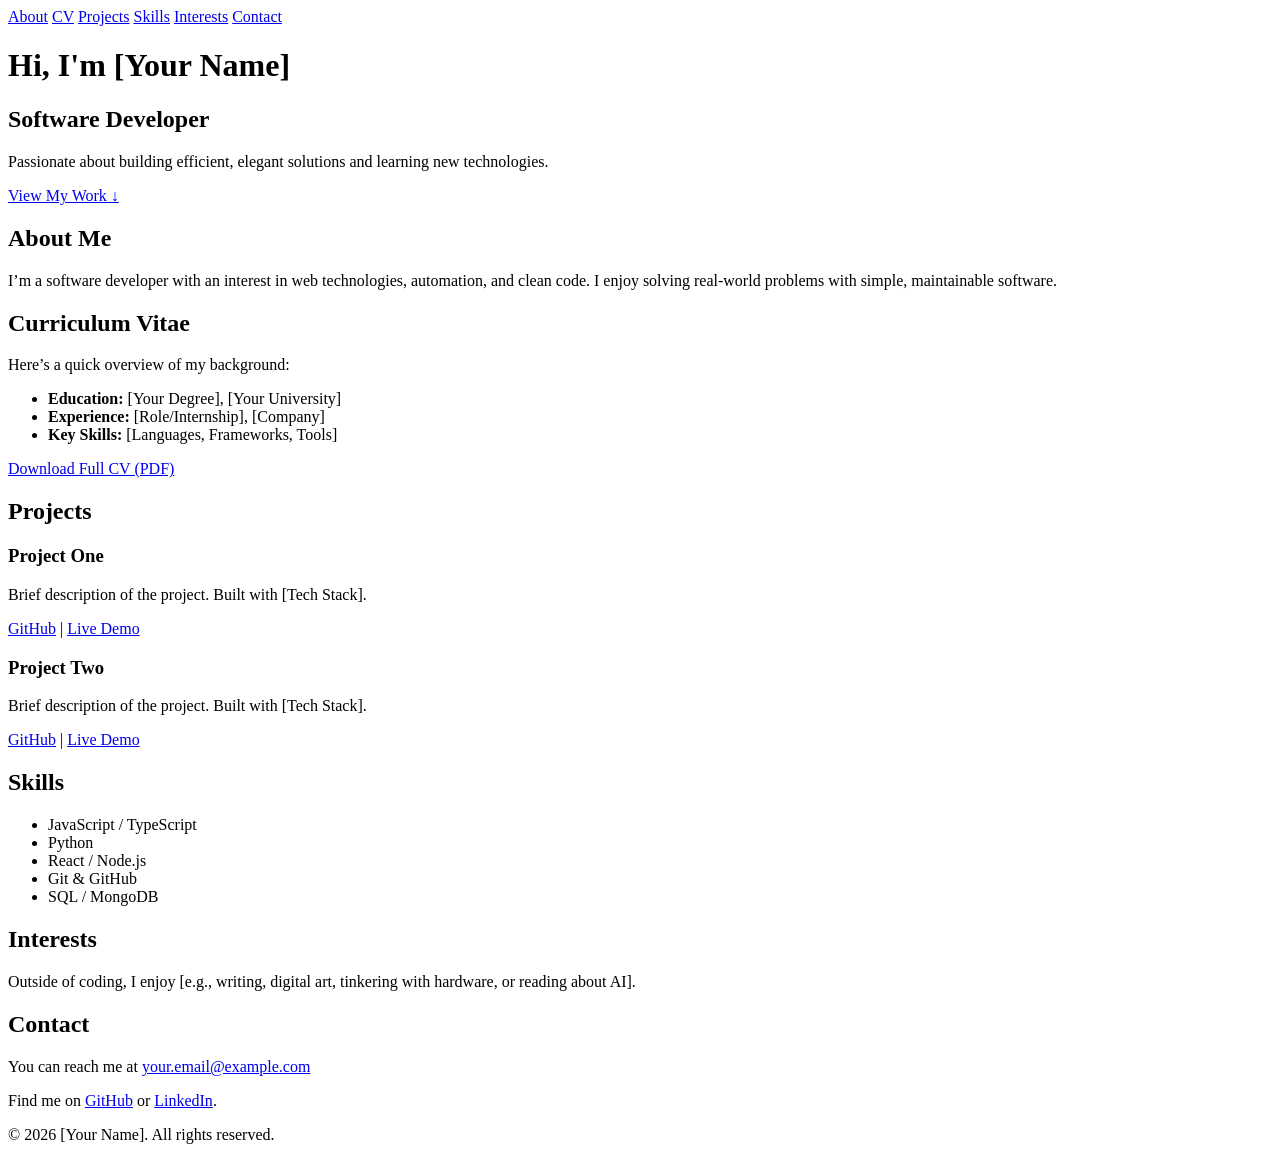
==== index.html @ ef78746a "Added initial template, created by ChatGPT" ====
<!DOCTYPE html>
<html lang="en">
<head>
  <meta charset="UTF-8" />
  <meta name="viewport" content="width=device-width, initial-scale=1.0" />
  <meta name="description" content="Portfolio of [Your Name] — Software Developer." />
  <title>[Your Name] | Software Developer</title>
  
  <!-- Optional: link a CSS file or Tailwind CDN -->
  <link rel="stylesheet" href="styles.css" />

</head>

<body>

  <!-- Navigation -->
  <nav>
    <a href="#about">About</a>
    <a href="#cv">CV</a>
    <a href="#projects">Projects</a>
    <a href="#skills">Skills</a>
    <a href="#interests">Interests</a>
    <a href="#contact">Contact</a>
  </nav>

  <!-- Hero / Intro Section -->
  <header id="home">
    <h1>Hi, I'm [Your Name]</h1>
    <h2>Software Developer</h2>
    <p>Passionate about building efficient, elegant solutions and learning new technologies.</p>
    <p><a href="#projects">View My Work ↓</a></p>
  </header>

  <!-- About Section -->
  <section id="about">
    <h2>About Me</h2>
    <p>I’m a software developer with an interest in web technologies, automation, and clean code. I enjoy solving real-world problems with simple, maintainable software.</p>
  </section>

  <!-- CV Section -->
  <section id="cv">
    <h2>Curriculum Vitae</h2>
    <p>Here’s a quick overview of my background:</p>
    <ul>
      <li><strong>Education:</strong> [Your Degree], [Your University]</li>
      <li><strong>Experience:</strong> [Role/Internship], [Company]</li>
      <li><strong>Key Skills:</strong> [Languages, Frameworks, Tools]</li>
    </ul>
    <p><a href="cv.pdf" target="_blank">Download Full CV (PDF)</a></p>
  </section>

  <!-- Projects Section -->
  <section id="projects">
    <h2>Projects</h2>
    <div>
      <h3>Project One</h3>
      <p>Brief description of the project. Built with [Tech Stack].</p>
      <p><a href="#">GitHub</a> | <a href="#">Live Demo</a></p>
    </div>
    <div>
      <h3>Project Two</h3>
      <p>Brief description of the project. Built with [Tech Stack].</p>
      <p><a href="#">GitHub</a> | <a href="#">Live Demo</a></p>
    </div>
  </section>

  <!-- Skills Section -->
  <section id="skills">
    <h2>Skills</h2>
    <ul>
      <li>JavaScript / TypeScript</li>
      <li>Python</li>
      <li>React / Node.js</li>
      <li>Git & GitHub</li>
      <li>SQL / MongoDB</li>
    </ul>
  </section>

  <!-- Interests Section -->
  <section id="interests">
    <h2>Interests</h2>
    <p>Outside of coding, I enjoy [e.g., writing, digital art, tinkering with hardware, or reading about AI].</p>
  </section>

  <!-- Contact Section -->
  <section id="contact">
    <h2>Contact</h2>
    <p>You can reach me at <a href="mailto:your.email@example.com">your.email@example.com</a></p>
    <p>Find me on <a href="https://github.com/yourusername">GitHub</a> or <a href="https://linkedin.com/in/yourusername">LinkedIn</a>.</p>
  </section>

  <!-- Footer -->
  <footer>
    <p>© <span id="year"></span> [Your Name]. All rights reserved.</p>
  </footer>

  <script>
    // Auto-update year in footer
    document.getElementById('year').textContent = new Date().getFullYear();
  </script>

</body>
</html>
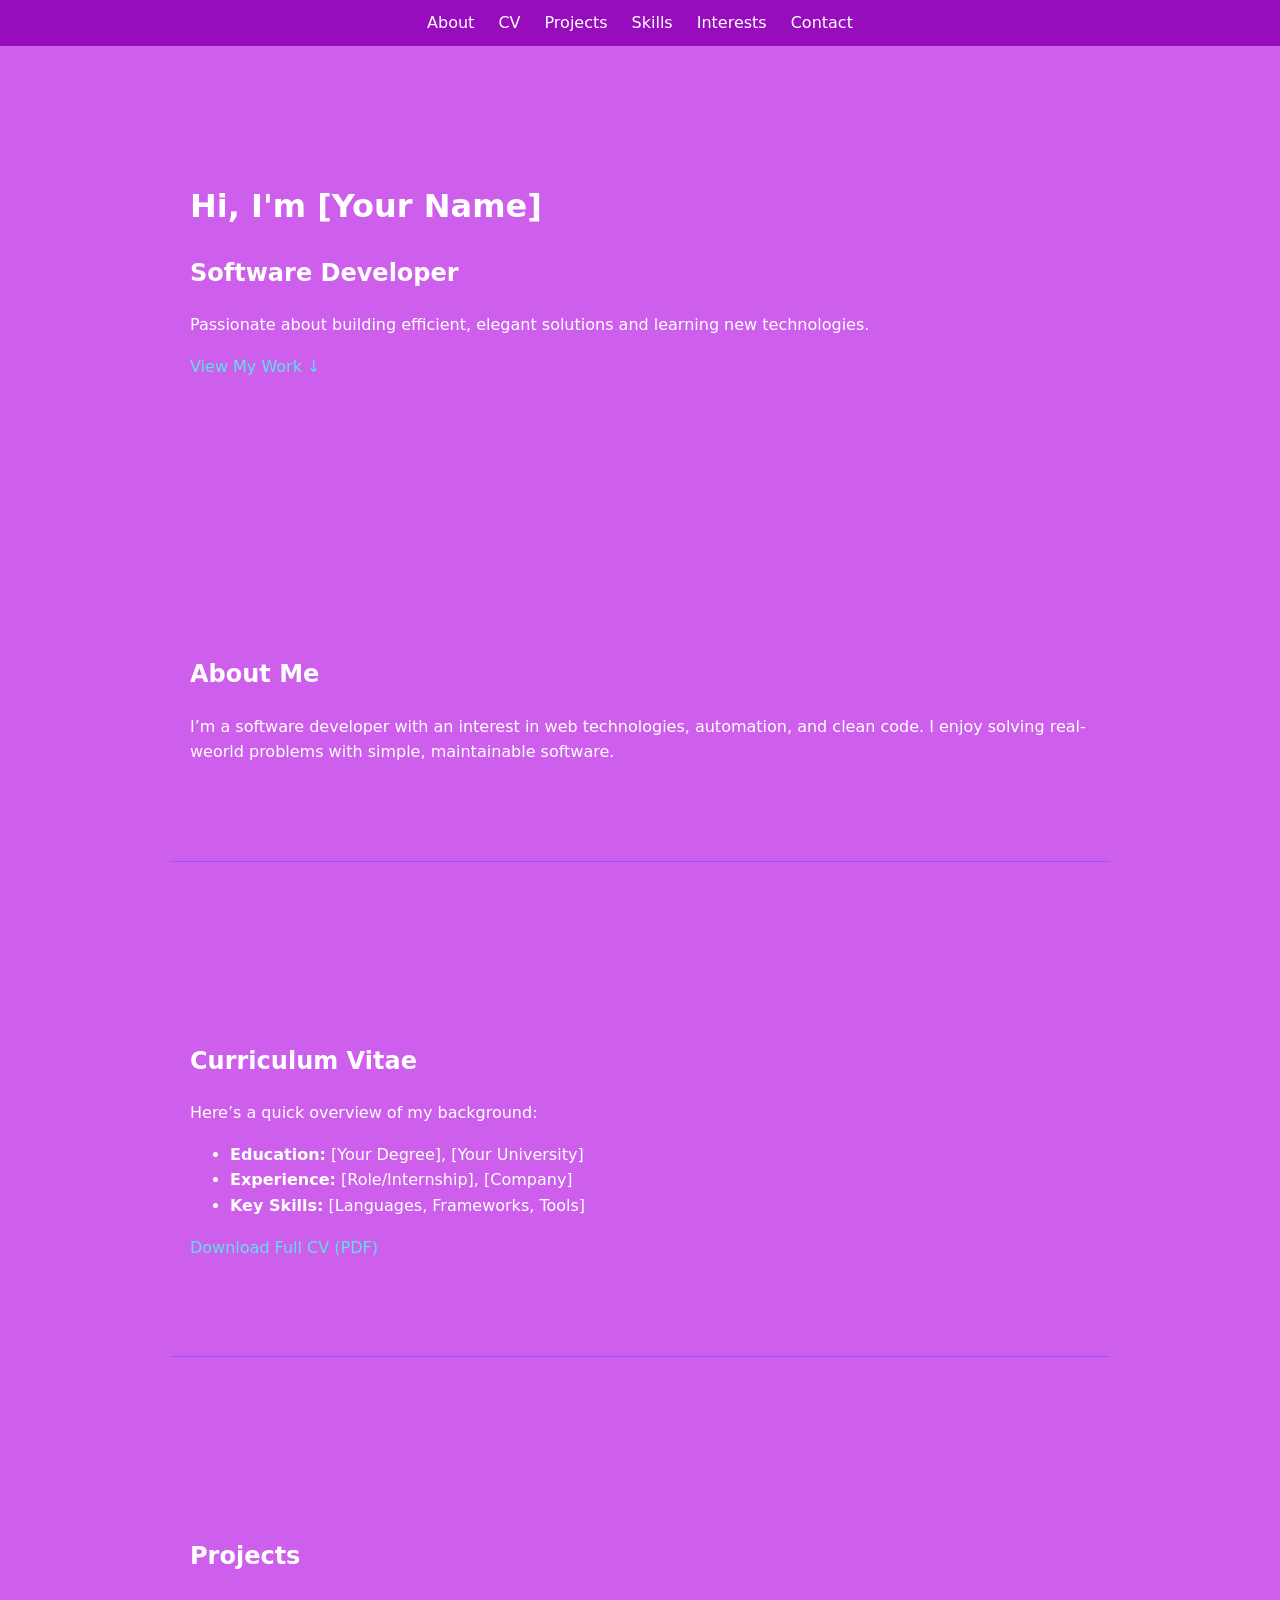
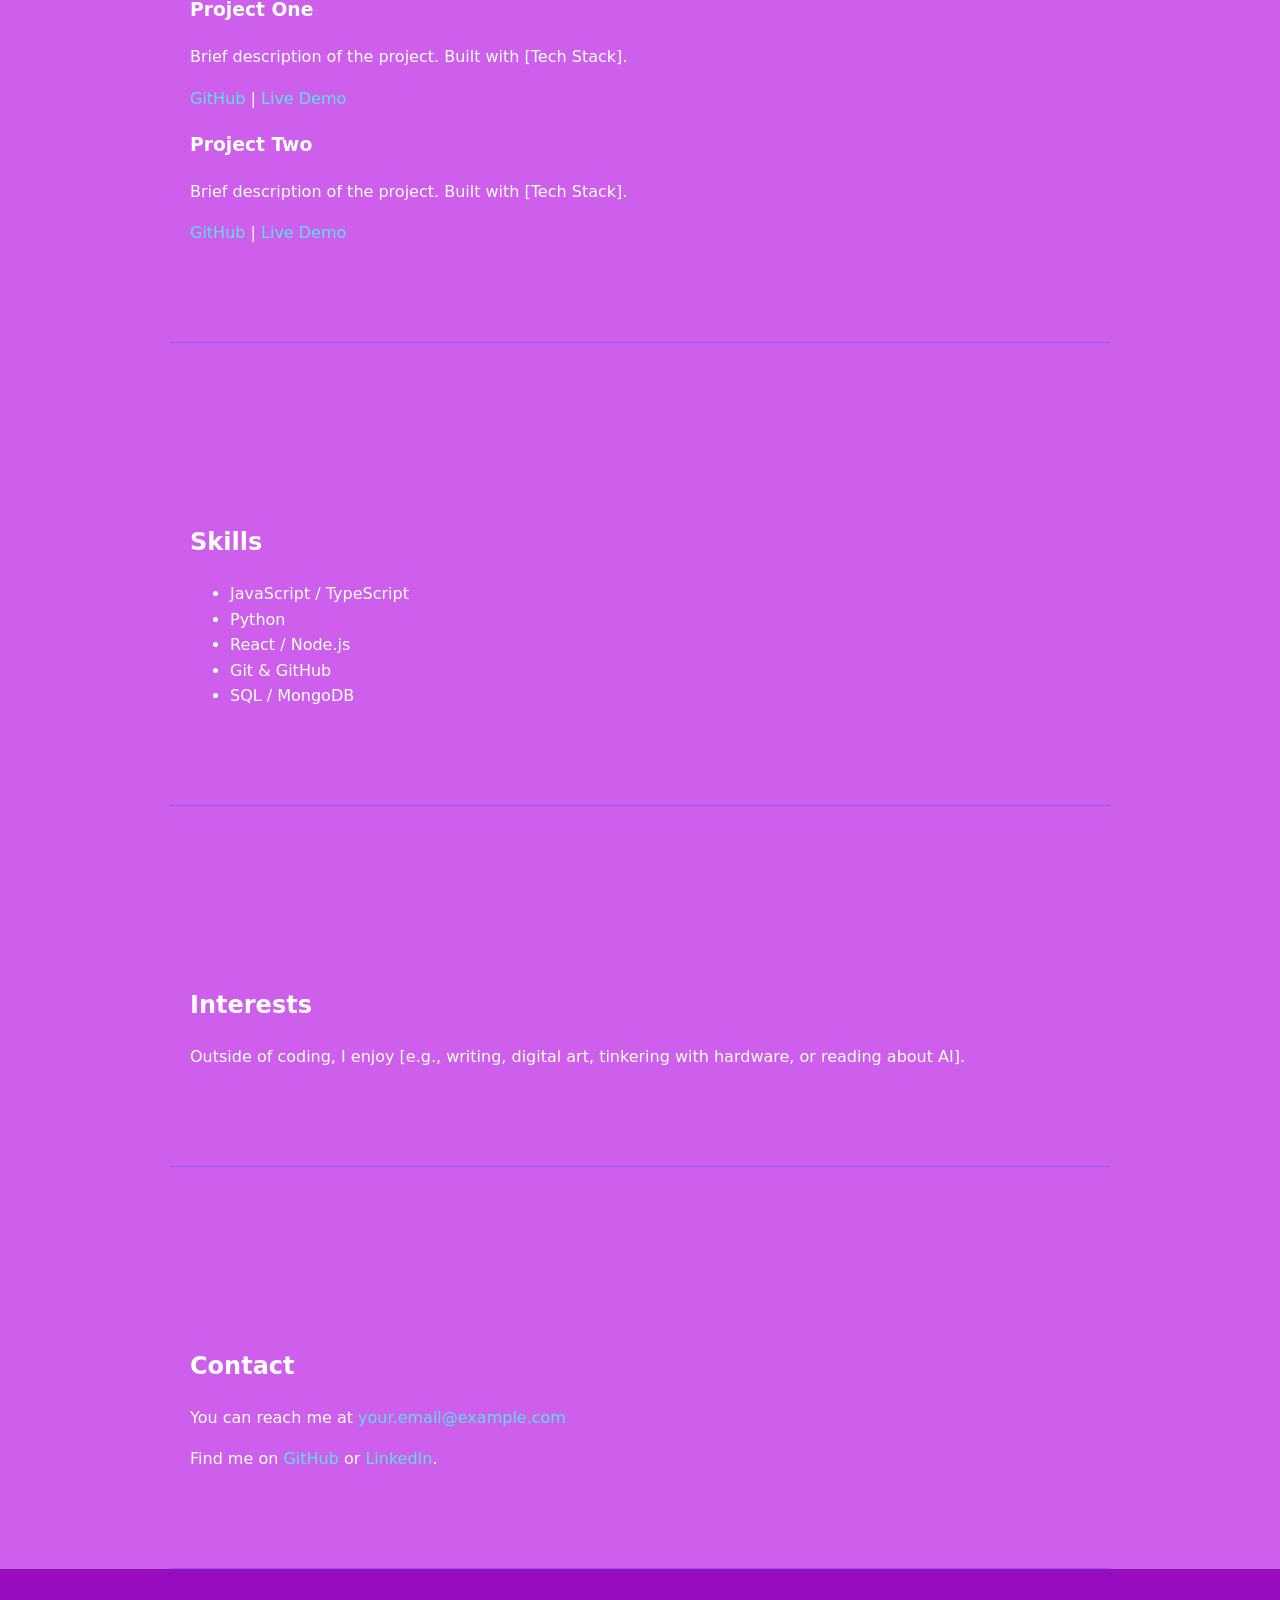
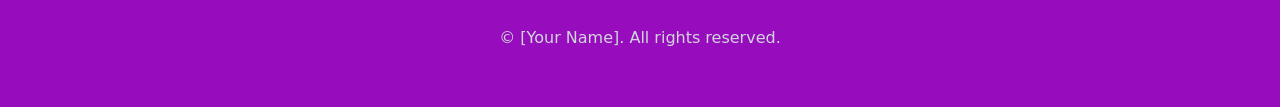
==== commit 102d794f: "Updated index and created CSS baseline" ====
--- a/index.html
+++ b/index.html
@@ -34,7 +34,7 @@
   <!-- About Section -->
   <section id="about">
     <h2>About Me</h2>
-    <p>I’m a software developer with an interest in web technologies, automation, and clean code. I enjoy solving real-world problems with simple, maintainable software.</p>
+    <p>I’m a software developer with an interest in web technologies, automation, and clean code. I enjoy solving real-weorld problems with simple, maintainable software.</p>
   </section>
 
   <!-- CV Section -->
@@ -94,10 +94,5 @@
     <p>© <span id="year"></span> [Your Name]. All rights reserved.</p>
   </footer>
 
-  <script>
-    // Auto-update year in footer
-    document.getElementById('year').textContent = new Date().getFullYear();
-  </script>
-
 </body>
 </html>
--- a/styles.css
+++ b/styles.css
@@ -0,0 +1,90 @@
+
+:root {
+--bg-primary: #CD5FEC;
+--bg-secondary: #970DBE;
+--text-primary: #FFFFFF;
+--text-secondary: #D1D5DB;
+--accent: #5DE2E7;
+--accent-hover: #98F5F9;
+--border: #8B5CF6;
+--button-bg: #6366F1;
+}
+
+html { scroll-behavior: smooth; }
+body {
+margin: 0;
+font-family: 'Inter', system-ui, sans-serif;
+background-color: var(--bg-primary);
+color: var(--text-primary);
+line-height: 1.6;
+}
+
+nav {
+position: fixed;
+top: 0;
+width: 100%;
+background: var(--bg-secondary);
+display: flex;
+justify-content: center;
+gap: 24px;
+padding: 10px 0;
+backdrop-filter: blur(6px);
+z-index: 1000;
+}
+
+nav a {
+color: var(--text-primary);
+text-decoration: none;
+font-weight: 500;
+transition: color 0.2s ease;
+}
+
+nav a:hover {
+color: var(--accent);
+}
+
+header, section {
+padding: 80px 20px;
+max-width: 900px;
+margin: 80px auto 0 auto;
+}
+
+section {
+border-bottom: 1px solid var(--border);
+}
+
+h1, h2, h3 {
+color: var(--text-primary);
+}
+
+a {
+color: var(--accent);
+text-decoration: none;
+transition: color 0.2s ease;
+}
+
+a:hover {
+color: var(--accent-hover);
+}
+
+footer {
+background: var(--bg-secondary);
+text-align: center;
+padding: 40px 20px;
+color: var(--text-secondary);
+}
+
+button, .btn {
+background: var(--button-bg);
+color: white;
+border: none;
+padding: 10px 20px;
+border-radius: 8px;
+cursor: pointer;
+transition: background 0.2s ease, transform 0.1s ease;
+}
+
+button:hover, .btn:hover {
+background: var(--accent);
+transform: scale(1.03);
+}
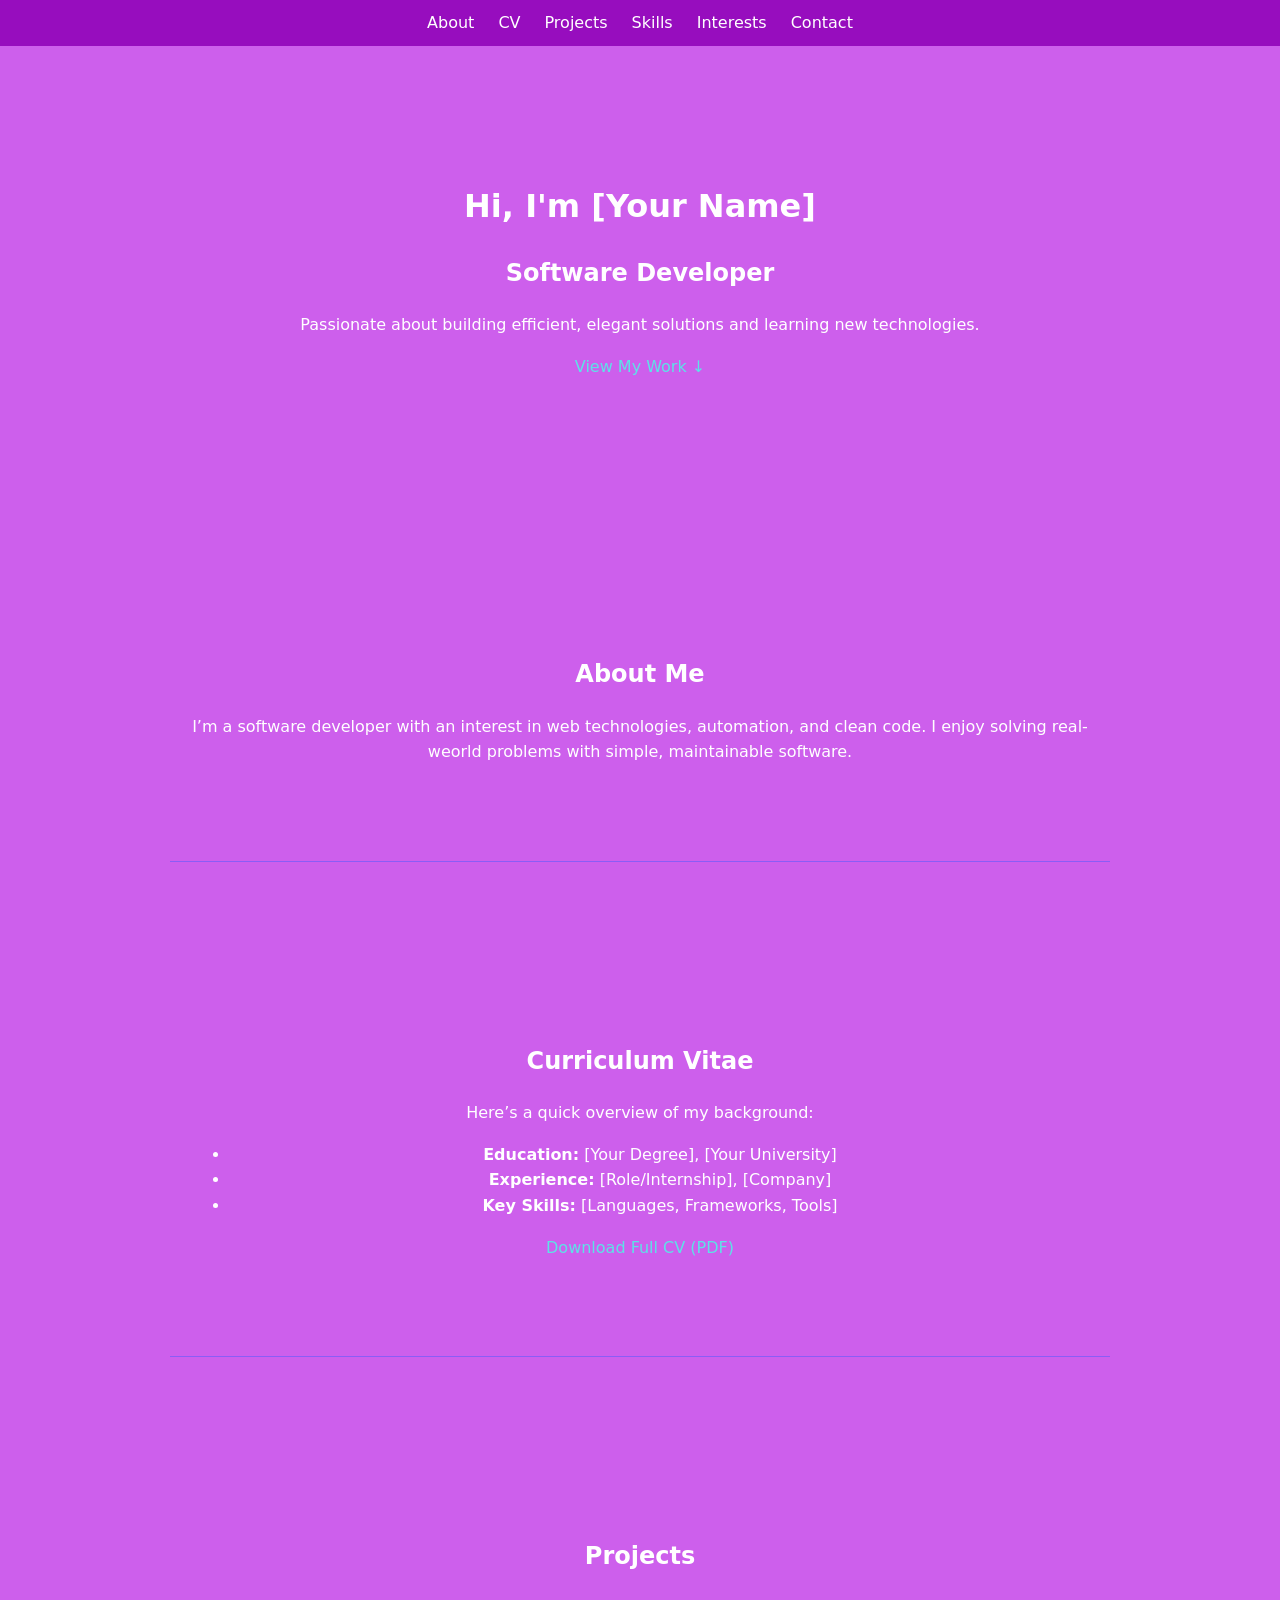
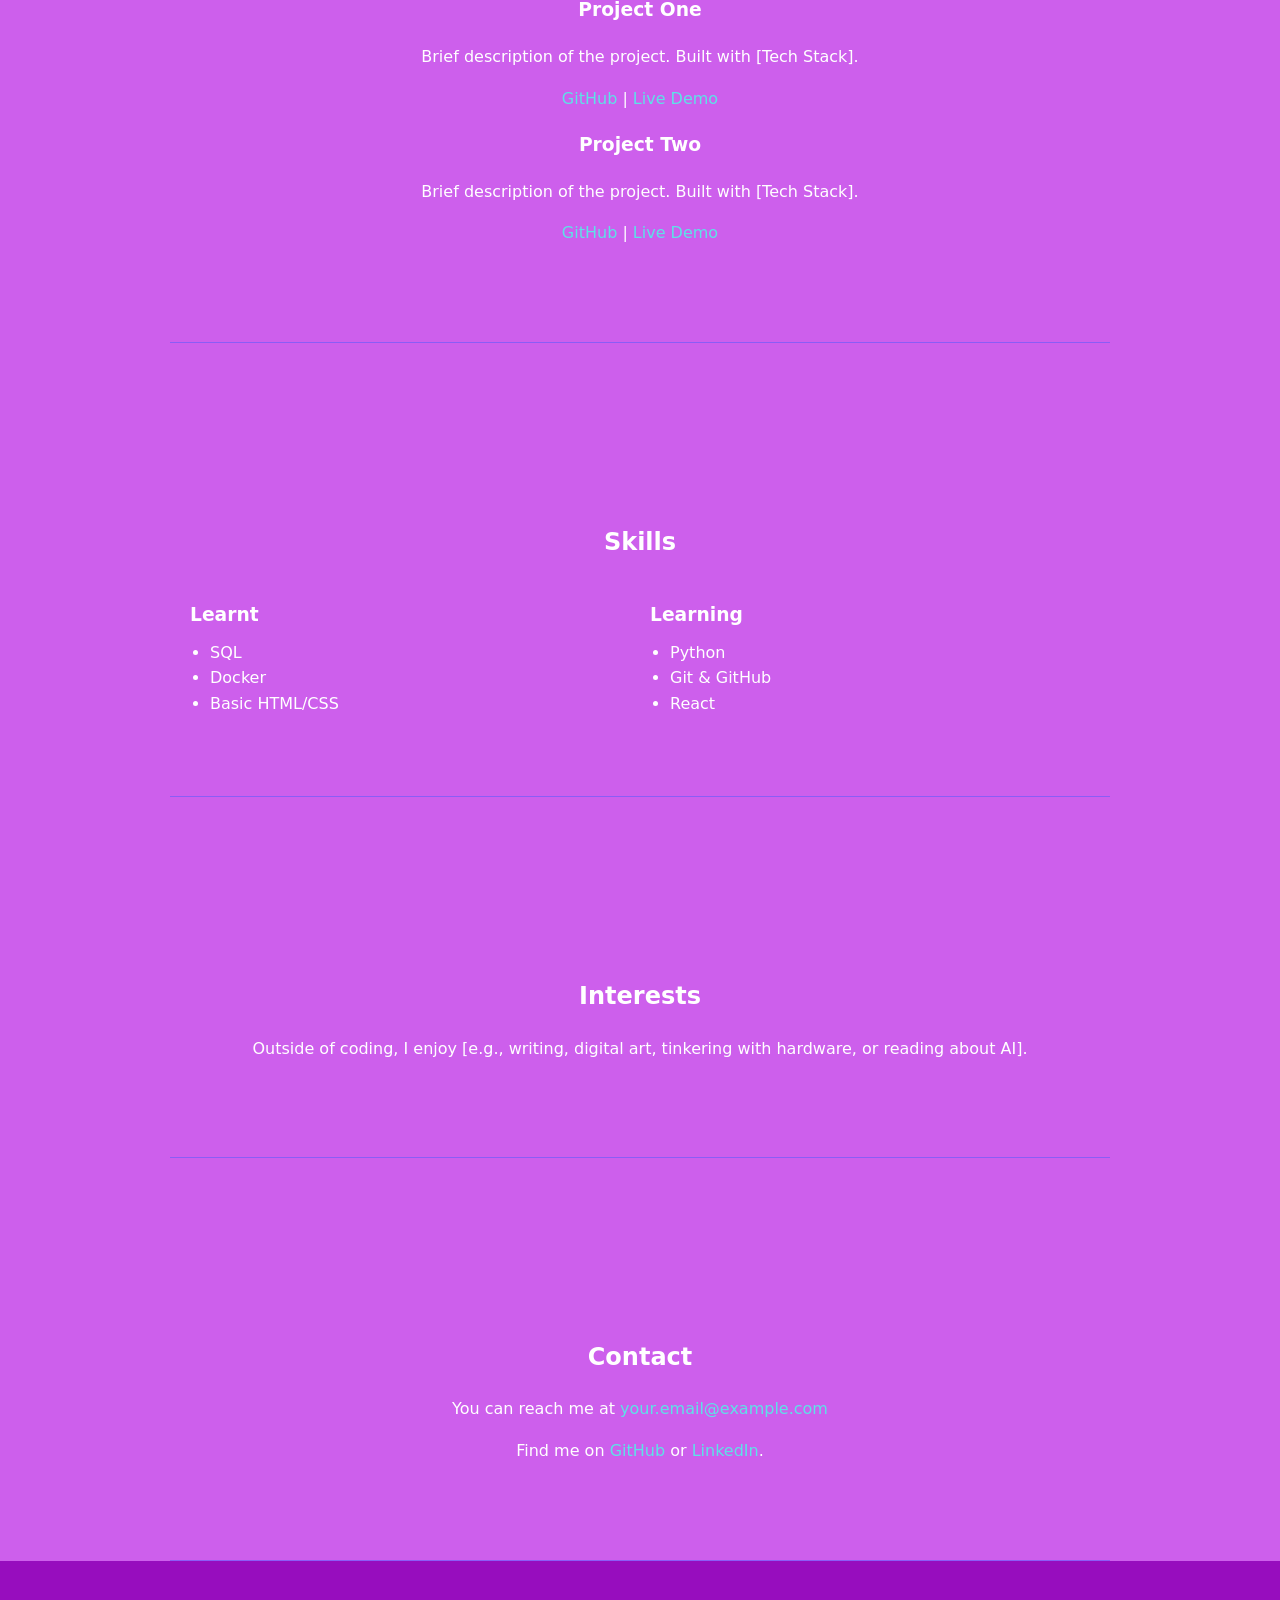
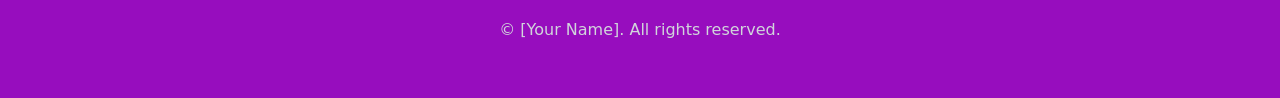
==== commit 793f0729: "Make 2 column 'table' for the skills section" ====
--- a/index.html
+++ b/index.html
@@ -64,17 +64,34 @@
     </div>
   </section>
 
-  <!-- Skills Section -->
-  <section id="skills">
-    <h2>Skills</h2>
-    <ul>
-      <li>JavaScript / TypeScript</li>
-      <li>Python</li>
-      <li>React / Node.js</li>
-      <li>Git & GitHub</li>
-      <li>SQL / MongoDB</li>
-    </ul>
-  </section>
+<!-- Skills Section -->
+<section id="skills">
+  <h2>Skills</h2>
+  <div class="skills-columns">
+
+    <!-- Learnt -->
+    <div class="skills-column">
+      <h3>Learnt</h3>
+      <ul>
+        <li>SQL</li>
+        <li>Docker</li>
+        <li>Basic HTML/CSS</li>
+      </ul>
+    </div>
+
+    <!-- Learning -->
+    <div class="skills-column">
+      <h3>Learning</h3>
+      <ul>
+        <li>Python</li>
+        <li>Git & GitHub</li>
+        <li>React</li>
+      </ul>
+    </div>
+
+  </div>
+</section>
+
 
   <!-- Interests Section -->
   <section id="interests">
--- a/styles.css
+++ b/styles.css
@@ -1,5 +1,7 @@
+/* Attribute ordering of: 1. Positioning; 2. Typography; 3. Visual; 4. Animation */
 
-:root {
+/* :root targets topmost element (html), used by convention */
+:root { 
 --bg-primary: #CD5FEC;
 --bg-secondary: #970DBE;
 --text-primary: #FFFFFF;
@@ -11,25 +13,27 @@
 }
 
 html { scroll-behavior: smooth; }
+
 body {
-margin: 0;
-font-family: 'Inter', system-ui, sans-serif;
-background-color: var(--bg-primary);
-color: var(--text-primary);
-line-height: 1.6;
+  margin: 0;
+	color: var(--text-primary);
+	font-family: 'Inter', system-ui, sans-serif;
+	line-height: 1.6;
+	text-align: center;
+	background-color: var(--bg-primary);
 }
 
 nav {
-position: fixed;
-top: 0;
-width: 100%;
-background: var(--bg-secondary);
-display: flex;
-justify-content: center;
-gap: 24px;
-padding: 10px 0;
-backdrop-filter: blur(6px);
-z-index: 1000;
+	display: flex;
+	padding: 10px 0;
+	position: fixed;
+	top: 0;
+	width: 100%;
+	background: var(--bg-secondary);
+	justify-content: center;
+	gap: 24px;	
+	backdrop-filter: blur(6px);
+	z-index: 1000;
 }
 
 nav a {
@@ -87,4 +91,28 @@
 button:hover, .btn:hover {
 background: var(--accent);
 transform: scale(1.03);
-}+}
+
+.skills-columns {
+  display: flex;
+  justify-content: space-between; /* evenly space the columns */
+  flex-wrap: wrap;                /* allow wrapping on small screens */
+  gap: 20px;                      /* spacing between columns */
+  margin-top: 20px;
+}
+
+.skills-column {
+  flex: 1;               /* all columns take equal width */
+  min-width: 200px;      /* ensures columns don’t get too narrow */
+  text-align: left;      /* align the list items neatly */
+}
+
+.skills-column h3 {
+  margin-bottom: 10px;
+}
+
+.skills-column ul {
+  list-style-type: disc;
+  padding-left: 20px;    /* indent bullets */
+  margin: 0;
+}
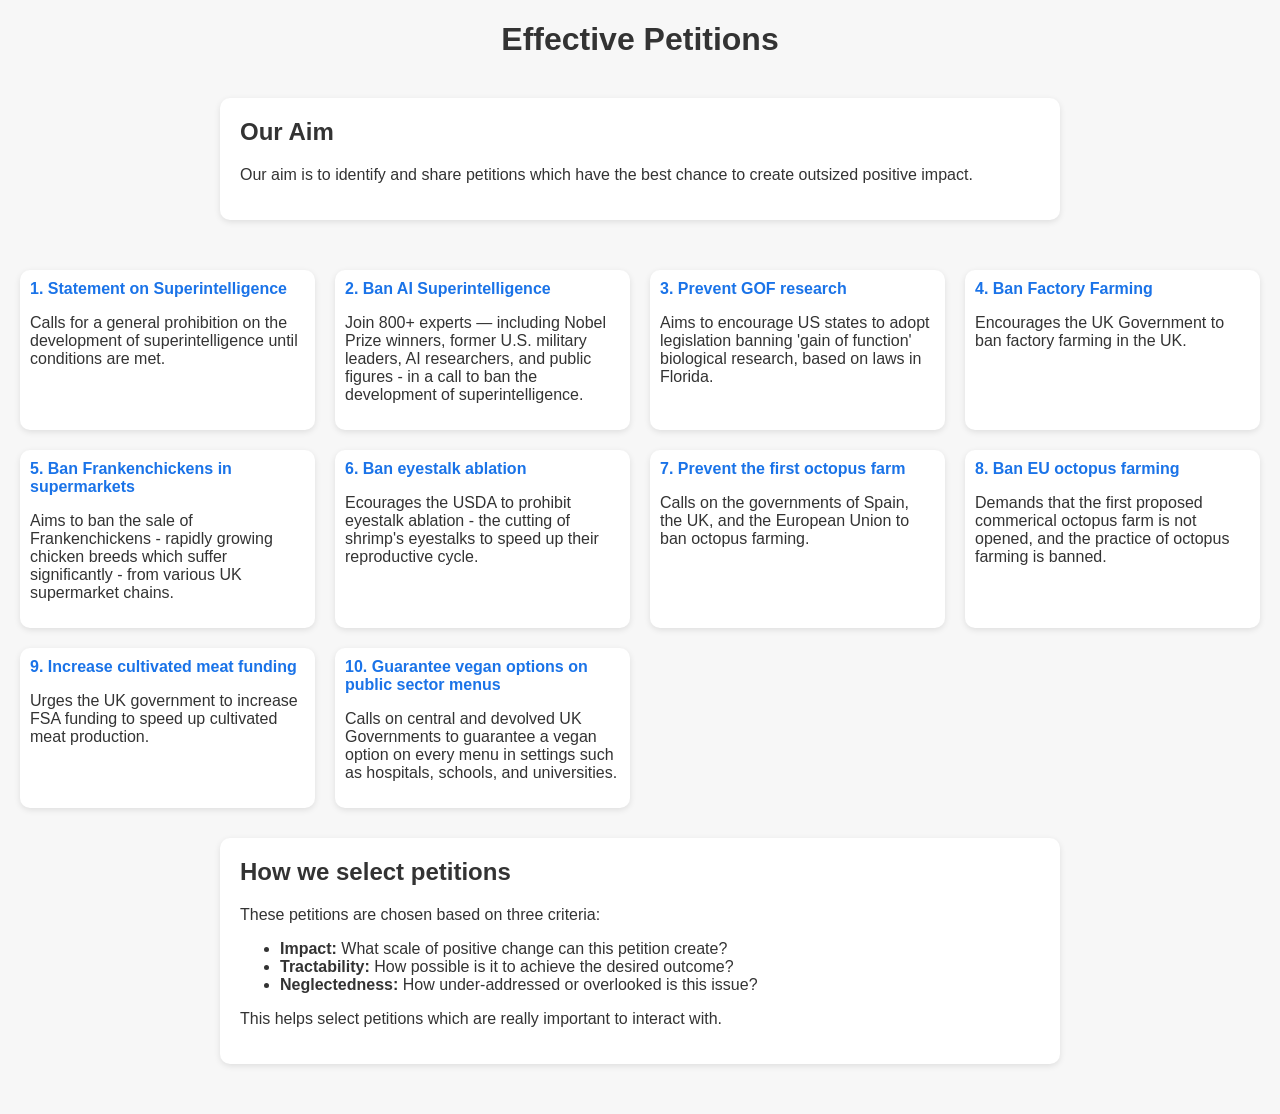
==== commit 93951567: "Rename petitions.html to index.html" ====
--- a/index.html
+++ b/index.html
@@ -1,115 +1,122 @@
 <!DOCTYPE html>
 <html lang="en">
 <head>
-  <meta charset="UTF-8" />
-  <meta name="viewport" content="width=device-width, initial-scale=1.0" />
-  <meta name="description" content="Portfolio of [Your Name] — Software Developer." />
-  <title>[Your Name] | Software Developer</title>
-  
-  <!-- Optional: link a CSS file or Tailwind CDN -->
-  <link rel="stylesheet" href="styles.css" />
+    <meta charset="UTF-8">
+    <meta name="viewport" content="width=device-width, initial-scale=1.0">
+    <title>Effective Petitions</title>
+    <style>
+        body {
+            font-family: Arial, sans-serif;
+            margin: 20px;
+            background-color: #f7f7f7;
+            color: #333;
+        }
 
+        h1 {
+            text-align: center;
+            margin-bottom: 40px;
+        }
+
+        .link-boxes {
+            display: grid;
+            grid-template-columns: repeat(auto-fit, minmax(250px, 1fr));
+            gap: 20px;
+            margin-bottom: 30px;
+        }
+
+        .link-box {
+            background-color: white;
+            padding: 10px;
+            border-radius: 10px;
+            box-shadow: 0 2px 6px rgba(0,0,0,0.1);
+        }
+
+        .link-box a {
+            display: block;
+            font-weight: bold;
+            text-decoration: none;
+            color: #1a73e8;
+        }
+
+        .framework {
+            background-color: white;
+            padding: 20px;
+            border-radius: 10px;
+            box-shadow: 0 2px 6px rgba(0,0,0,0.1);
+            max-width: 800px;
+            margin: 0 auto;
+            margin-bottom: 50px;
+        }
+
+        .framework h2 {
+            margin-top: 0;
+        }
+    </style>
 </head>
-
 <body>
 
-  <!-- Navigation -->
-  <nav>
-    <a href="#about">About</a>
-    <a href="#cv">CV</a>
-    <a href="#projects">Projects</a>
-    <a href="#skills">Skills</a>
-    <a href="#interests">Interests</a>
-    <a href="#contact">Contact</a>
-  </nav>
+    <h1>Effective Petitions</h1>
 
-  <!-- Hero / Intro Section -->
-  <header id="home">
-    <h1>Hi, I'm [Your Name]</h1>
-    <h2>Software Developer</h2>
-    <p>Passionate about building efficient, elegant solutions and learning new technologies.</p>
-    <p><a href="#projects">View My Work ↓</a></p>
-  </header>
-
-  <!-- About Section -->
-  <section id="about">
-    <h2>About Me</h2>
-    <p>I’m a software developer with an interest in web technologies, automation, and clean code. I enjoy solving real-weorld problems with simple, maintainable software.</p>
-  </section>
-
-  <!-- CV Section -->
-  <section id="cv">
-    <h2>Curriculum Vitae</h2>
-    <p>Here’s a quick overview of my background:</p>
-    <ul>
-      <li><strong>Education:</strong> [Your Degree], [Your University]</li>
-      <li><strong>Experience:</strong> [Role/Internship], [Company]</li>
-      <li><strong>Key Skills:</strong> [Languages, Frameworks, Tools]</li>
-    </ul>
-    <p><a href="cv.pdf" target="_blank">Download Full CV (PDF)</a></p>
-  </section>
-
-  <!-- Projects Section -->
-  <section id="projects">
-    <h2>Projects</h2>
-    <div>
-      <h3>Project One</h3>
-      <p>Brief description of the project. Built with [Tech Stack].</p>
-      <p><a href="#">GitHub</a> | <a href="#">Live Demo</a></p>
-    </div>
-    <div>
-      <h3>Project Two</h3>
-      <p>Brief description of the project. Built with [Tech Stack].</p>
-      <p><a href="#">GitHub</a> | <a href="#">Live Demo</a></p>
-    </div>
-  </section>
-
-<!-- Skills Section -->
-<section id="skills">
-  <h2>Skills</h2>
-  <div class="skills-columns">
-
-    <!-- Learnt -->
-    <div class="skills-column">
-      <h3>Learnt</h3>
-      <ul>
-        <li>SQL</li>
-        <li>Docker</li>
-        <li>Basic HTML/CSS</li>
-      </ul>
+    <div class="framework">
+        <h2>Our Aim</h2>
+        <p>Our aim is to identify and share petitions which have the best chance to create outsized positive impact.</p>
     </div>
 
-    <!-- Learning -->
-    <div class="skills-column">
-      <h3>Learning</h3>
-      <ul>
-        <li>Python</li>
-        <li>Git & GitHub</li>
-        <li>React</li>
-      </ul>
+    <div class="link-boxes">
+        <div class="link-box">
+            <a href="https://superintelligence-statement.org/">1. Statement on Superintelligence</a>
+            <p>Calls for a general prohibition on the development of superintelligence until conditions are met.</p>
+        </div>
+        <div class="link-box">
+            <a href="https://www.change.org/p/stand-with-nobel-laureates-and-ex-military-calling-to-ban-ai-superintelligence">2. Ban AI Superintelligence</a>
+            <p>Join 800+ experts — including Nobel Prize winners, former U.S. military leaders, AI researchers, and public figures - in  a call to ban the development of superintelligence.</p>
+        </div>
+        <div class="link-box">
+            <a href="https://www.change.org/p/states-should-prohibit-research-that-creates-enhanced-potential-pandemic-pathogens-c2dec6d1-537a-4861-a37a-d3dee7a35ddc">3. Prevent GOF research</a>
+            <p>Aims to encourage US states to adopt legislation banning 'gain of function' biological research, based on laws in Florida.</p>
+        </div>
+        <div class="link-box">
+            <a href="https://opencages.org/petitions/ban-factory-farming/">4. Ban Factory Farming</a>
+            <p>Encourages the UK Government to ban factory farming in the UK.</p>
+        </div>
+        <div class="link-box">
+            <a href="https://opencages.org/petitions/stop-the-sale-of-frankenchicken">5. Ban Frankenchickens in supermarkets</a>
+            <p>Aims to ban the sale of Frankenchickens - rapidly growing chicken breeds which suffer significantly - from various UK supermarket chains.</p>
+        </div>
+        <div class="link-box">
+            <a href="https://www.change.org/p/usda-ban-cruel-shrimp-eyestalk-ablation-amputation">6. Ban eyestalk ablation</a>
+            <p>Ecourages the USDA to prohibit eyestalk ablation - the cutting of shrimp's eyestalks to speed up their reproductive cycle.</p>
+        </div>
+        <div class="link-box">
+            <a href="https://action.eko.org/a/stop-the-world-s-first-octopus-farm-before-it-s-too-late-23">7. Prevent the first octopus farm</a>
+            <p>Calls on the governments of Spain, the UK, and the European Union to ban octopus farming.</p>
+        </div>
+        <div class="link-box">
+            <a href="https://action.wemove.eu/sign/2024-09-ban-octopus-farming-in-the-eu-petition-EN/">8. Ban EU octopus farming</a>
+            <p>Demands that the first proposed commerical octopus farm is not opened, and the practice of octopus farming is banned.</p>
+        </div>
+        <div class="link-box">
+            <a href="https://www.thepetitionsite.com/643/050/214/fast-track-funding-and-approval-for-lab-grown-meat-in-the-uk/">9. Increase cultivated meat funding</a>
+            <p>Urges the UK government to increase FSA funding to speed up cultivated meat production.</p>
+        </div>
+        <div class="link-box">
+            <a href="https://www.vegansociety.com/get-involved/campaigns/catering-everyone/sign-our-petition">10. Guarantee vegan options on public sector menus</a>
+            <p>Calls on central and devolved UK Governments to guarantee a vegan option on every menu in settings such as hospitals, schools, and universities.</p>
+        </div>
     </div>
 
-  </div>
-</section>
-
-
-  <!-- Interests Section -->
-  <section id="interests">
-    <h2>Interests</h2>
-    <p>Outside of coding, I enjoy [e.g., writing, digital art, tinkering with hardware, or reading about AI].</p>
-  </section>
-
-  <!-- Contact Section -->
-  <section id="contact">
-    <h2>Contact</h2>
-    <p>You can reach me at <a href="mailto:your.email@example.com">your.email@example.com</a></p>
-    <p>Find me on <a href="https://github.com/yourusername">GitHub</a> or <a href="https://linkedin.com/in/yourusername">LinkedIn</a>.</p>
-  </section>
-
-  <!-- Footer -->
-  <footer>
-    <p>© <span id="year"></span> [Your Name]. All rights reserved.</p>
-  </footer>
+    <div class="framework">
+        <h2>How we select petitions</h2>
+        <p>
+            These petitions are chosen based on three criteria:
+            <ul>
+                <li><strong>Impact:</strong> What scale of positive change can this petition create?</li>
+                <li><strong>Tractability:</strong> How possible is it to achieve the desired outcome?</li>
+                <li><strong>Neglectedness:</strong> How under-addressed or overlooked is this issue?</li>
+            </ul>
+            This helps select petitions which are really important to interact with.
+        </p>
+    </div>
 
 </body>
 </html>
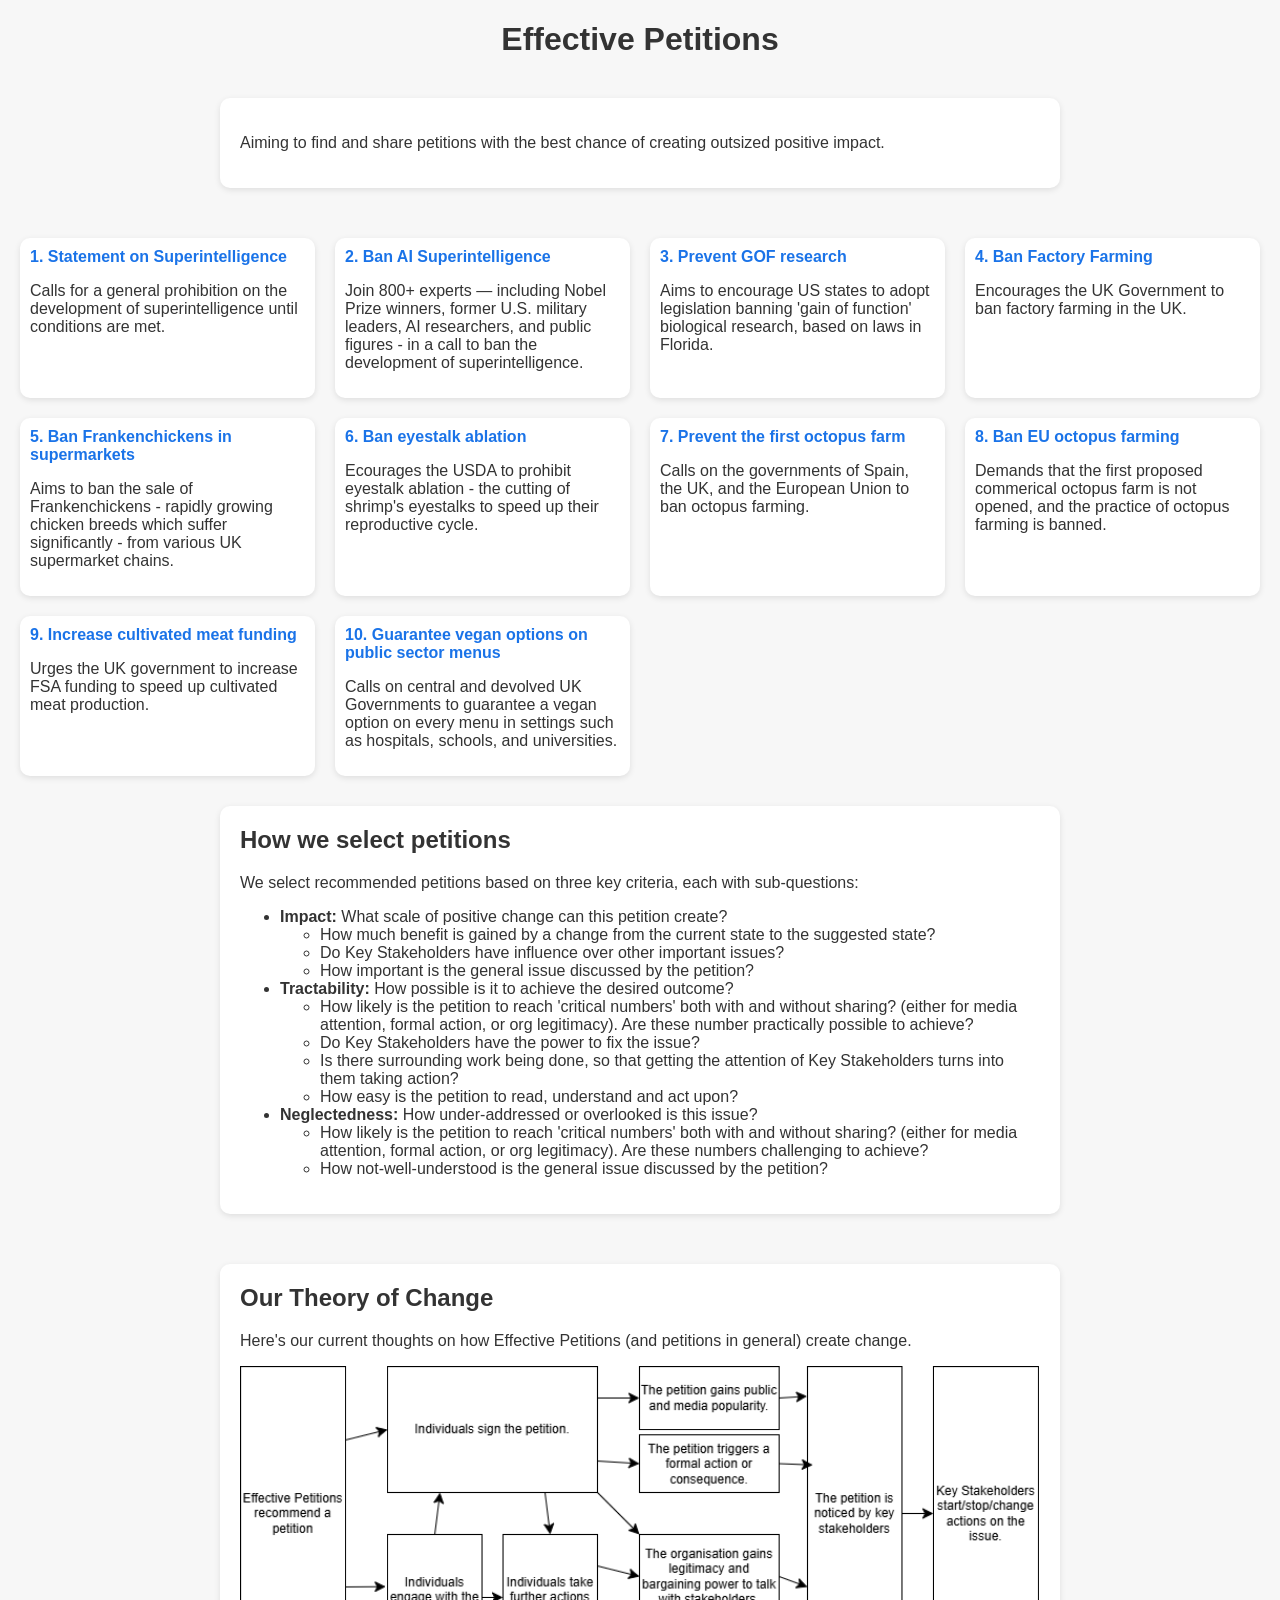
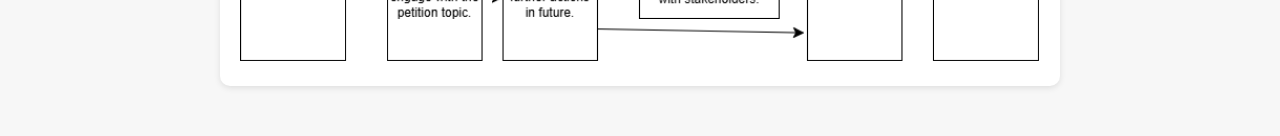
==== commit 5dc9af1d: "Removed and changed docs related to Personal Website" ====
--- a/index.html
+++ b/index.html
@@ -58,8 +58,7 @@
     <h1>Effective Petitions</h1>
 
     <div class="framework">
-        <h2>Our Aim</h2>
-        <p>Our aim is to identify and share petitions which have the best chance to create outsized positive impact.</p>
+        <p>Aiming to find and share petitions with the best chance of creating outsized positive impact.</p>
     </div>
 
     <div class="link-boxes">
@@ -108,14 +107,34 @@
     <div class="framework">
         <h2>How we select petitions</h2>
         <p>
-            These petitions are chosen based on three criteria:
+            We select recommended petitions based on three key criteria, each with sub-questions:
             <ul>
                 <li><strong>Impact:</strong> What scale of positive change can this petition create?</li>
+                <ul>
+                    <li>How much benefit is gained by a change from the current state to the suggested state?</li>
+                    <li>Do Key Stakeholders have influence over other important issues?</li>
+                    <li>How important is the general issue discussed by the petition?</li>    
+                </ul>
                 <li><strong>Tractability:</strong> How possible is it to achieve the desired outcome?</li>
+                <ul>
+                    <li>How likely is the petition to reach 'critical numbers' both with and without sharing? (either for media attention, formal action, or org legitimacy). Are these number practically possible to achieve?
+                    <li>Do Key Stakeholders have the power to fix the issue?</li>
+                    <li>Is there surrounding work being done, so that getting the attention of Key Stakeholders turns into them taking action?</li>
+                    <li>How easy is the petition to read, understand and act upon?</li>
+                </ul>
                 <li><strong>Neglectedness:</strong> How under-addressed or overlooked is this issue?</li>
+                <ul>
+                    <li>How likely is the petition to reach 'critical numbers' both with and without sharing? (either for media attention, formal action, or org legitimacy). Are these numbers challenging to achieve?</li>
+                    <li>How not-well-understood is the general issue discussed by the petition?</li>
+                </ul>
             </ul>
-            This helps select petitions which are really important to interact with.
         </p>
+    </div>
+
+    <div class="framework">
+        <h2>Our Theory of Change</h2>
+        <p>Here's our current thoughts on how Effective Petitions (and petitions in general) create change.</p>
+        <img src="EffPetTOC.png" alt="Theory of Change diagram" style="width:100%">
     </div>
 
 </body>
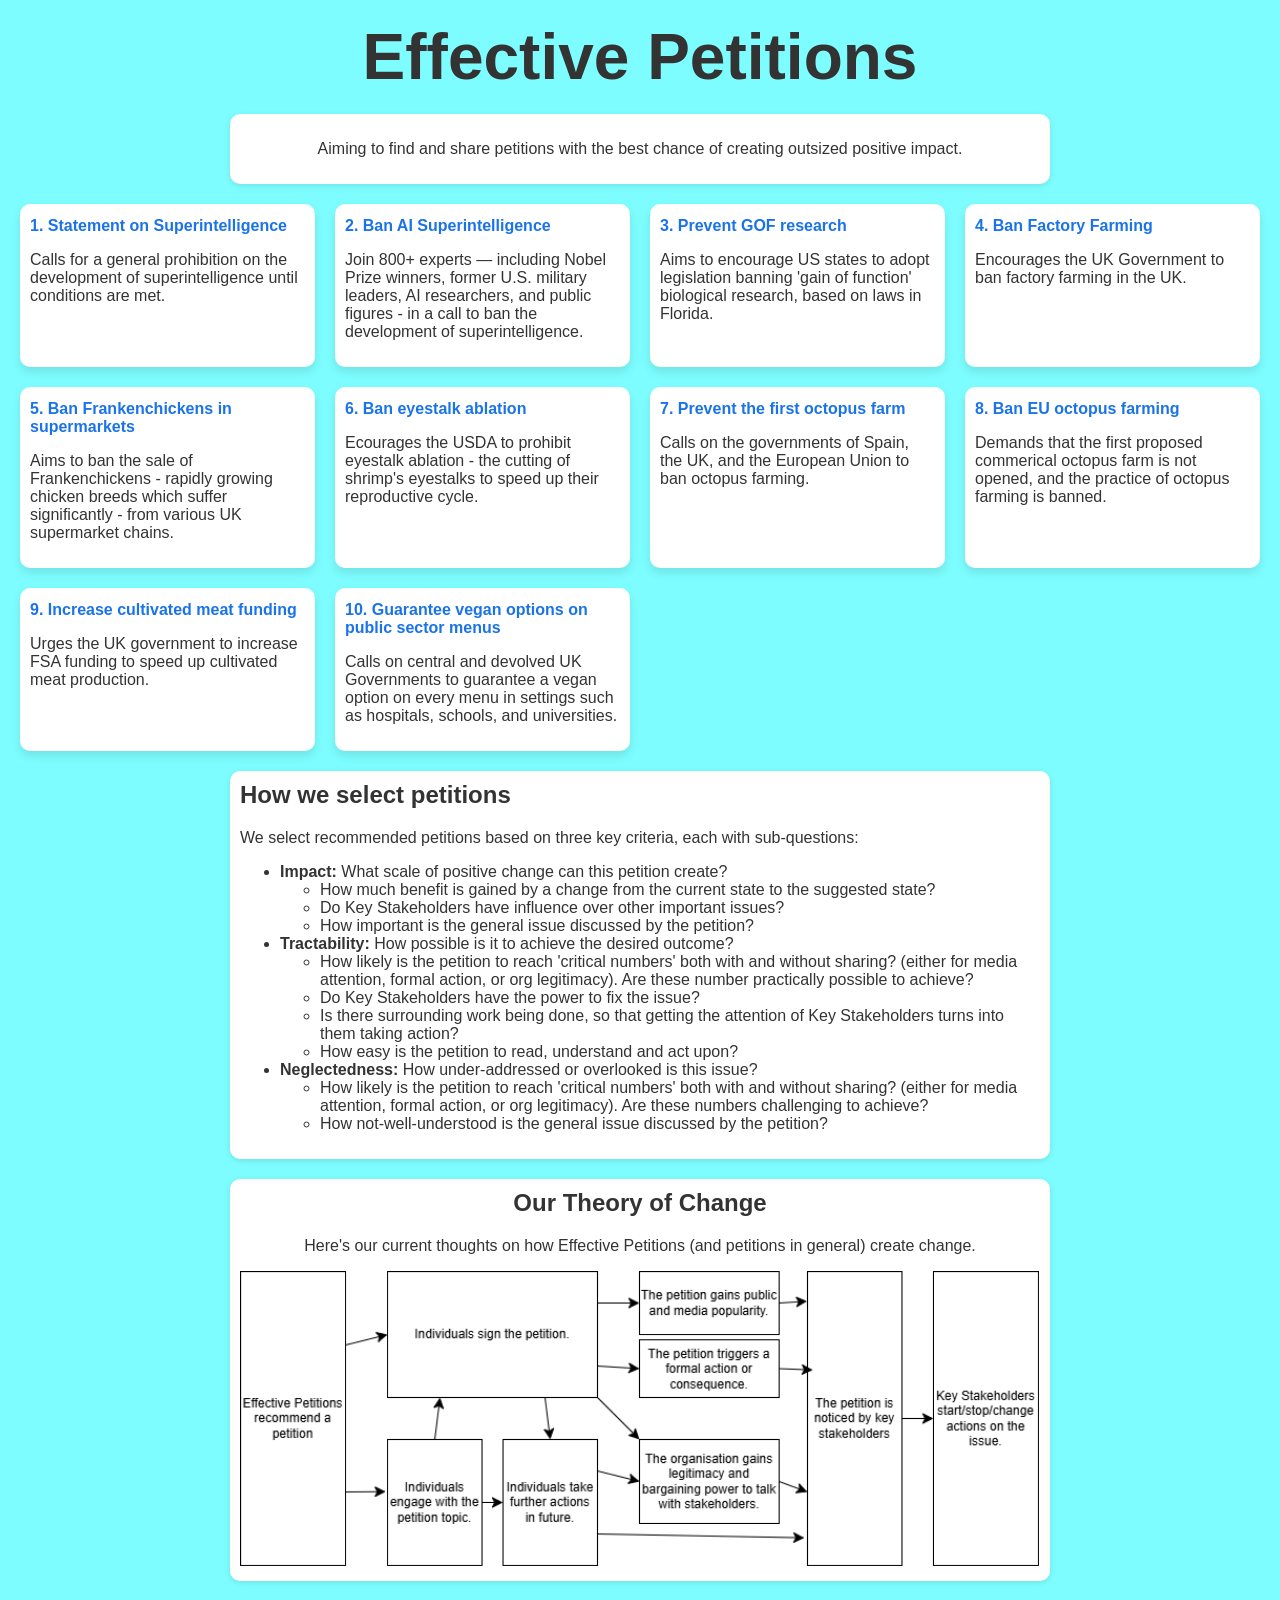
==== commit 60f46d9f: "Minor formatting changes" ====
--- a/index.html
+++ b/index.html
@@ -1,141 +1,159 @@
 <!DOCTYPE html>
 <html lang="en">
 <head>
-    <meta charset="UTF-8">
-    <meta name="viewport" content="width=device-width, initial-scale=1.0">
-    <title>Effective Petitions</title>
-    <style>
-        body {
-            font-family: Arial, sans-serif;
-            margin: 20px;
-            background-color: #f7f7f7;
-            color: #333;
-        }
+  <meta charset="UTF-8">
+  <meta name="viewport" content="width=device-width, initial-scale=1.0">
+  <title>Effective Petitions</title>
+  <style>
+    body {
+      font-family: Arial, sans-serif;
+      margin: 20px;
+      background-color: #7dfdff;
+      color: #333;
+    }
 
-        h1 {
-            text-align: center;
-            margin-bottom: 40px;
-        }
+    h1 {
+      text-align: center;
+      font-size: 5vw;
+      margin-top: 20px;
+      margin-bottom: 20px;
+    }
 
-        .link-boxes {
-            display: grid;
-            grid-template-columns: repeat(auto-fit, minmax(250px, 1fr));
-            gap: 20px;
-            margin-bottom: 30px;
-        }
+    .link-boxes {
+      display: grid;
+      grid-template-columns: repeat(auto-fit, minmax(250px, 1fr));
+      gap: 20px;
+      margin-bottom: 20px;
+    }
 
-        .link-box {
-            background-color: white;
-            padding: 10px;
-            border-radius: 10px;
-            box-shadow: 0 2px 6px rgba(0,0,0,0.1);
-        }
+    .link-box {
+      background-color: white;
+      padding: 10px;
+      border-radius: 10px;
+      box-shadow: 0 5px 10px rgba(0,0,0,0.1);
+    }
 
-        .link-box a {
-            display: block;
-            font-weight: bold;
-            text-decoration: none;
-            color: #1a73e8;
-        }
+    .link-box a {
+      display: block;
+      font-weight: bold;
+      text-decoration: none;
+      margin-top: 3px;
+      color: #1a73e8;
+    }
 
-        .framework {
-            background-color: white;
-            padding: 20px;
-            border-radius: 10px;
-            box-shadow: 0 2px 6px rgba(0,0,0,0.1);
-            max-width: 800px;
-            margin: 0 auto;
-            margin-bottom: 50px;
-        }
+    .text-box {
+      background-color: white;
+      padding: 10px;
+      border-radius: 10px;
+      box-shadow: 0 2px 6px rgba(0,0,0,0.1);
+      max-width: 800px;
+      margin: 0 auto;
+      margin-bottom: 20px;
+      text-align: center;
+    }
 
-        .framework h2 {
-            margin-top: 0;
-        }
-    </style>
+    .text-box h2 {
+        margin-top: 0;
+    }
+
+    .bullet-box {
+      background-color: white;
+      padding: 10px;
+      border-radius: 10px;
+      box-shadow: 0 2px 6px rgba(0,0,0,0.1);
+      max-width: 800px;
+      margin: 0 auto;
+      margin-bottom: 20px;
+    }
+
+    .bullet-box h2 {
+        margin-top: 0;
+    }
+  </style>
 </head>
 <body>
 
-    <h1>Effective Petitions</h1>
+  <h1>Effective Petitions</h1>
 
-    <div class="framework">
-        <p>Aiming to find and share petitions with the best chance of creating outsized positive impact.</p>
+  <div class="text-box">
+    <p>Aiming to find and share petitions with the best chance of creating outsized positive impact.</p>
+  </div>
+
+  <div class="link-boxes">
+    <div class="link-box">
+      <a href="https://superintelligence-statement.org/">1. Statement on Superintelligence</a>
+      <p>Calls for a general prohibition on the development of superintelligence until conditions are met.</p>
     </div>
+    <div class="link-box">
+      <a href="https://www.change.org/p/stand-with-nobel-laureates-and-ex-military-calling-to-ban-ai-superintelligence">2. Ban AI Superintelligence</a>
+      <p>Join 800+ experts — including Nobel Prize winners, former U.S. military leaders, AI researchers, and public figures - in  a call to ban the development of superintelligence.</p>
+    </div>
+    <div class="link-box">
+      <a href="https://www.change.org/p/states-should-prohibit-research-that-creates-enhanced-potential-pandemic-pathogens-c2dec6d1-537a-4861-a37a-d3dee7a35ddc">3. Prevent GOF research</a>
+      <p>Aims to encourage US states to adopt legislation banning 'gain of function' biological research, based on laws in Florida.</p>
+    </div>
+    <div class="link-box">
+      <a href="https://opencages.org/petitions/ban-factory-farming/">4. Ban Factory Farming</a>
+      <p>Encourages the UK Government to ban factory farming in the UK.</p>
+    </div>
+    <div class="link-box">
+      <a href="https://opencages.org/petitions/stop-the-sale-of-frankenchicken">5. Ban Frankenchickens in supermarkets</a>
+      <p>Aims to ban the sale of Frankenchickens - rapidly growing chicken breeds which suffer significantly - from various UK supermarket chains.</p>
+    </div>
+    <div class="link-box">
+      <a href="https://www.change.org/p/usda-ban-cruel-shrimp-eyestalk-ablation-amputation">6. Ban eyestalk ablation</a>
+      <p>Ecourages the USDA to prohibit eyestalk ablation - the cutting of shrimp's eyestalks to speed up their reproductive cycle.</p>
+    </div>
+    <div class="link-box">
+      <a href="https://action.eko.org/a/stop-the-world-s-first-octopus-farm-before-it-s-too-late-23">7. Prevent the first octopus farm</a>
+      <p>Calls on the governments of Spain, the UK, and the European Union to ban octopus farming.</p>
+    </div>
+    <div class="link-box">
+      <a href="https://action.wemove.eu/sign/2024-09-ban-octopus-farming-in-the-eu-petition-EN/">8. Ban EU octopus farming</a>
+      <p>Demands that the first proposed commerical octopus farm is not opened, and the practice of octopus farming is banned.</p>
+    </div>
+    <div class="link-box">
+      <a href="https://www.thepetitionsite.com/643/050/214/fast-track-funding-and-approval-for-lab-grown-meat-in-the-uk/">9. Increase cultivated meat funding</a>
+      <p>Urges the UK government to increase FSA funding to speed up cultivated meat production.</p>
+    </div>
+    <div class="link-box">
+      <a href="https://www.vegansociety.com/get-involved/campaigns/catering-everyone/sign-our-petition">10. Guarantee vegan options on public sector menus</a>
+      <p>Calls on central and devolved UK Governments to guarantee a vegan option on every menu in settings such as hospitals, schools, and universities.</p>
+    </div>
+  </div>
 
-    <div class="link-boxes">
-        <div class="link-box">
-            <a href="https://superintelligence-statement.org/">1. Statement on Superintelligence</a>
-            <p>Calls for a general prohibition on the development of superintelligence until conditions are met.</p>
-        </div>
-        <div class="link-box">
-            <a href="https://www.change.org/p/stand-with-nobel-laureates-and-ex-military-calling-to-ban-ai-superintelligence">2. Ban AI Superintelligence</a>
-            <p>Join 800+ experts — including Nobel Prize winners, former U.S. military leaders, AI researchers, and public figures - in  a call to ban the development of superintelligence.</p>
-        </div>
-        <div class="link-box">
-            <a href="https://www.change.org/p/states-should-prohibit-research-that-creates-enhanced-potential-pandemic-pathogens-c2dec6d1-537a-4861-a37a-d3dee7a35ddc">3. Prevent GOF research</a>
-            <p>Aims to encourage US states to adopt legislation banning 'gain of function' biological research, based on laws in Florida.</p>
-        </div>
-        <div class="link-box">
-            <a href="https://opencages.org/petitions/ban-factory-farming/">4. Ban Factory Farming</a>
-            <p>Encourages the UK Government to ban factory farming in the UK.</p>
-        </div>
-        <div class="link-box">
-            <a href="https://opencages.org/petitions/stop-the-sale-of-frankenchicken">5. Ban Frankenchickens in supermarkets</a>
-            <p>Aims to ban the sale of Frankenchickens - rapidly growing chicken breeds which suffer significantly - from various UK supermarket chains.</p>
-        </div>
-        <div class="link-box">
-            <a href="https://www.change.org/p/usda-ban-cruel-shrimp-eyestalk-ablation-amputation">6. Ban eyestalk ablation</a>
-            <p>Ecourages the USDA to prohibit eyestalk ablation - the cutting of shrimp's eyestalks to speed up their reproductive cycle.</p>
-        </div>
-        <div class="link-box">
-            <a href="https://action.eko.org/a/stop-the-world-s-first-octopus-farm-before-it-s-too-late-23">7. Prevent the first octopus farm</a>
-            <p>Calls on the governments of Spain, the UK, and the European Union to ban octopus farming.</p>
-        </div>
-        <div class="link-box">
-            <a href="https://action.wemove.eu/sign/2024-09-ban-octopus-farming-in-the-eu-petition-EN/">8. Ban EU octopus farming</a>
-            <p>Demands that the first proposed commerical octopus farm is not opened, and the practice of octopus farming is banned.</p>
-        </div>
-        <div class="link-box">
-            <a href="https://www.thepetitionsite.com/643/050/214/fast-track-funding-and-approval-for-lab-grown-meat-in-the-uk/">9. Increase cultivated meat funding</a>
-            <p>Urges the UK government to increase FSA funding to speed up cultivated meat production.</p>
-        </div>
-        <div class="link-box">
-            <a href="https://www.vegansociety.com/get-involved/campaigns/catering-everyone/sign-our-petition">10. Guarantee vegan options on public sector menus</a>
-            <p>Calls on central and devolved UK Governments to guarantee a vegan option on every menu in settings such as hospitals, schools, and universities.</p>
-        </div>
-    </div>
+  <div class="bullet-box">
+    <h2>How we select petitions</h2>
+    <p>
+      We select recommended petitions based on three key criteria, each with sub-questions:
+      <ul>
+        <li><strong>Impact:</strong> What scale of positive change can this petition create?</li>
+        <ul>
+          <li>How much benefit is gained by a change from the current state to the suggested state?</li>
+          <li>Do Key Stakeholders have influence over other important issues?</li>
+          <li>How important is the general issue discussed by the petition?</li>    
+        </ul>
+        <li><strong>Tractability:</strong> How possible is it to achieve the desired outcome?</li>
+        <ul>
+          <li>How likely is the petition to reach 'critical numbers' both with and without sharing? (either for media attention, formal action, or org legitimacy). Are these number practically possible to achieve?
+          <li>Do Key Stakeholders have the power to fix the issue?</li>
+          <li>Is there surrounding work being done, so that getting the attention of Key Stakeholders turns into them taking action?</li>
+          <li>How easy is the petition to read, understand and act upon?</li>
+        </ul>
+        <li><strong>Neglectedness:</strong> How under-addressed or overlooked is this issue?</li>
+        <ul>
+          <li>How likely is the petition to reach 'critical numbers' both with and without sharing? (either for media attention, formal action, or org legitimacy). Are these numbers challenging to achieve?</li>
+          <li>How not-well-understood is the general issue discussed by the petition?</li>
+        </ul>
+      </ul>
+    </p>
+  </div>
 
-    <div class="framework">
-        <h2>How we select petitions</h2>
-        <p>
-            We select recommended petitions based on three key criteria, each with sub-questions:
-            <ul>
-                <li><strong>Impact:</strong> What scale of positive change can this petition create?</li>
-                <ul>
-                    <li>How much benefit is gained by a change from the current state to the suggested state?</li>
-                    <li>Do Key Stakeholders have influence over other important issues?</li>
-                    <li>How important is the general issue discussed by the petition?</li>    
-                </ul>
-                <li><strong>Tractability:</strong> How possible is it to achieve the desired outcome?</li>
-                <ul>
-                    <li>How likely is the petition to reach 'critical numbers' both with and without sharing? (either for media attention, formal action, or org legitimacy). Are these number practically possible to achieve?
-                    <li>Do Key Stakeholders have the power to fix the issue?</li>
-                    <li>Is there surrounding work being done, so that getting the attention of Key Stakeholders turns into them taking action?</li>
-                    <li>How easy is the petition to read, understand and act upon?</li>
-                </ul>
-                <li><strong>Neglectedness:</strong> How under-addressed or overlooked is this issue?</li>
-                <ul>
-                    <li>How likely is the petition to reach 'critical numbers' both with and without sharing? (either for media attention, formal action, or org legitimacy). Are these numbers challenging to achieve?</li>
-                    <li>How not-well-understood is the general issue discussed by the petition?</li>
-                </ul>
-            </ul>
-        </p>
-    </div>
-
-    <div class="framework">
-        <h2>Our Theory of Change</h2>
-        <p>Here's our current thoughts on how Effective Petitions (and petitions in general) create change.</p>
-        <img src="EffPetTOC.png" alt="Theory of Change diagram" style="width:100%">
-    </div>
+  <div class="text-box">
+    <h2>Our Theory of Change</h2>
+    <p>Here's our current thoughts on how Effective Petitions (and petitions in general) create change.</p>
+    <img src="EffPetTOC.png" alt="Theory of Change diagram" style="width:100%">
+  </div>
 
 </body>
 </html>
